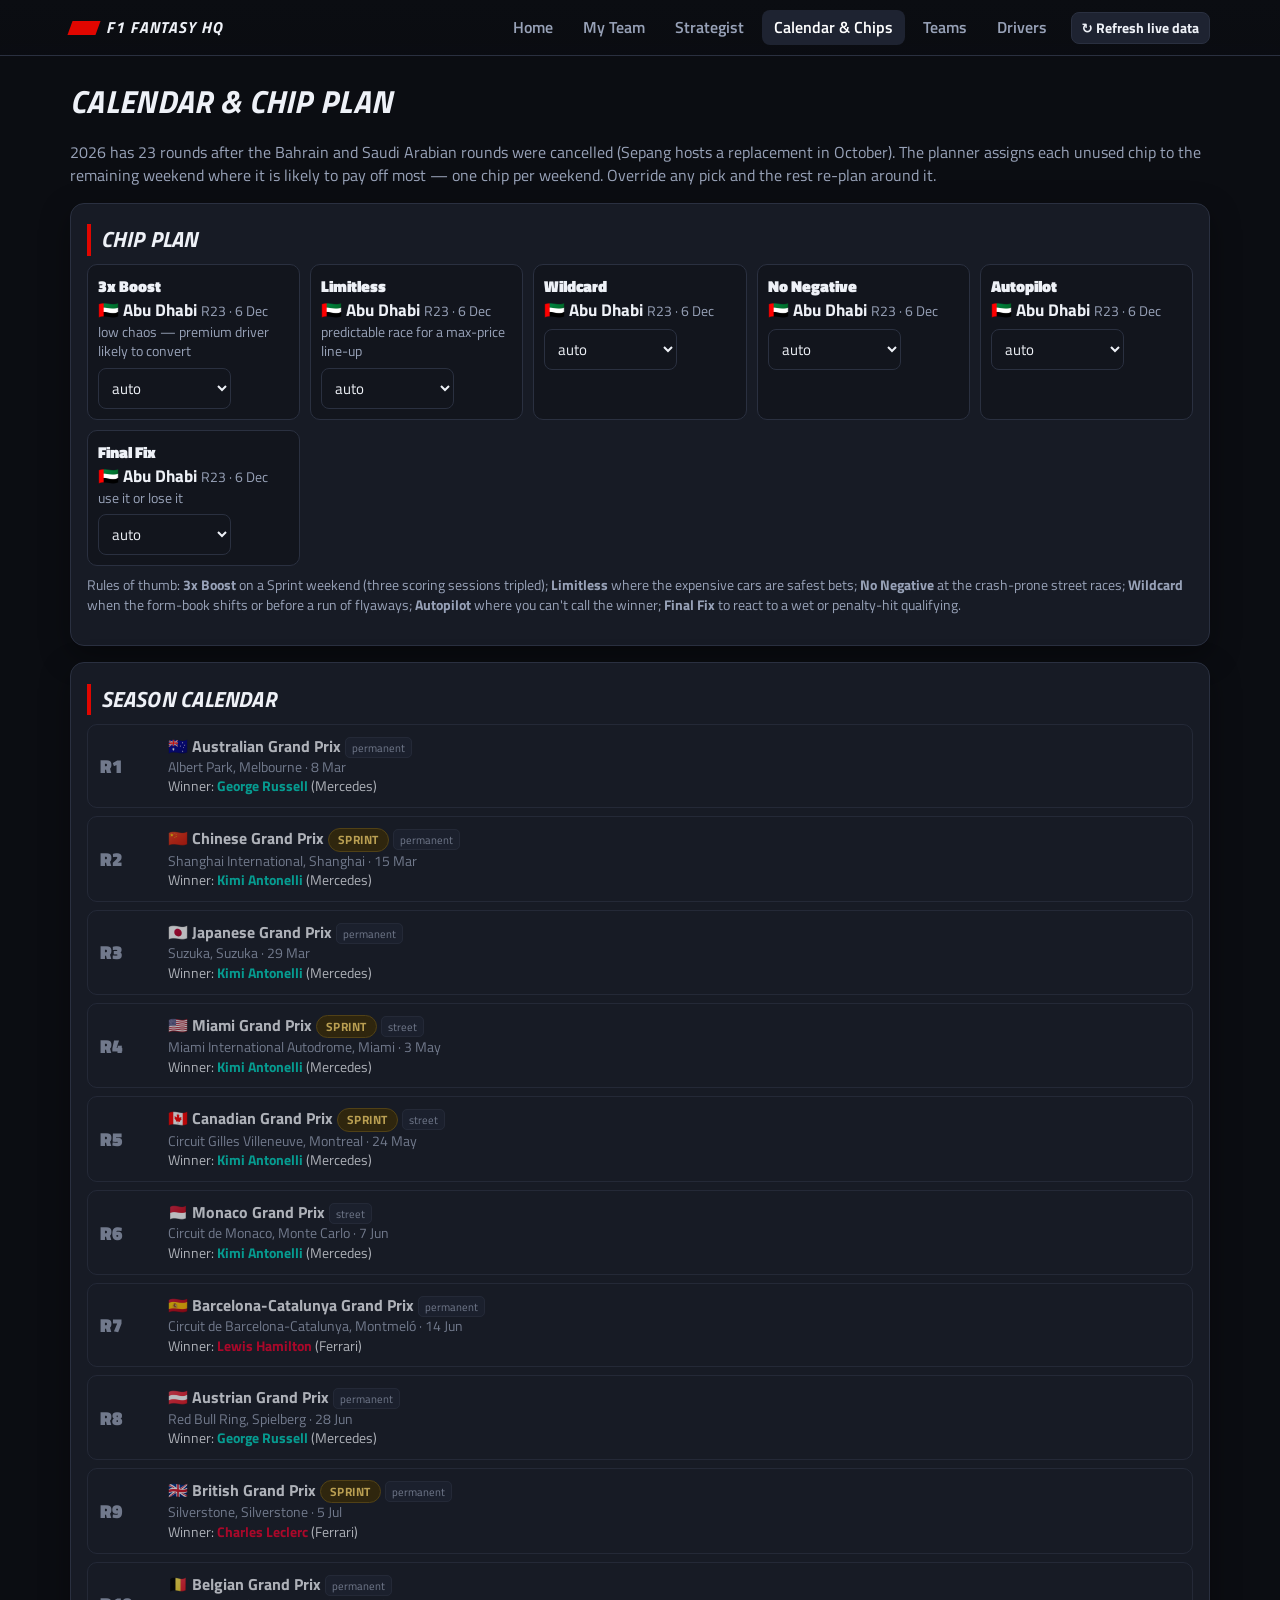
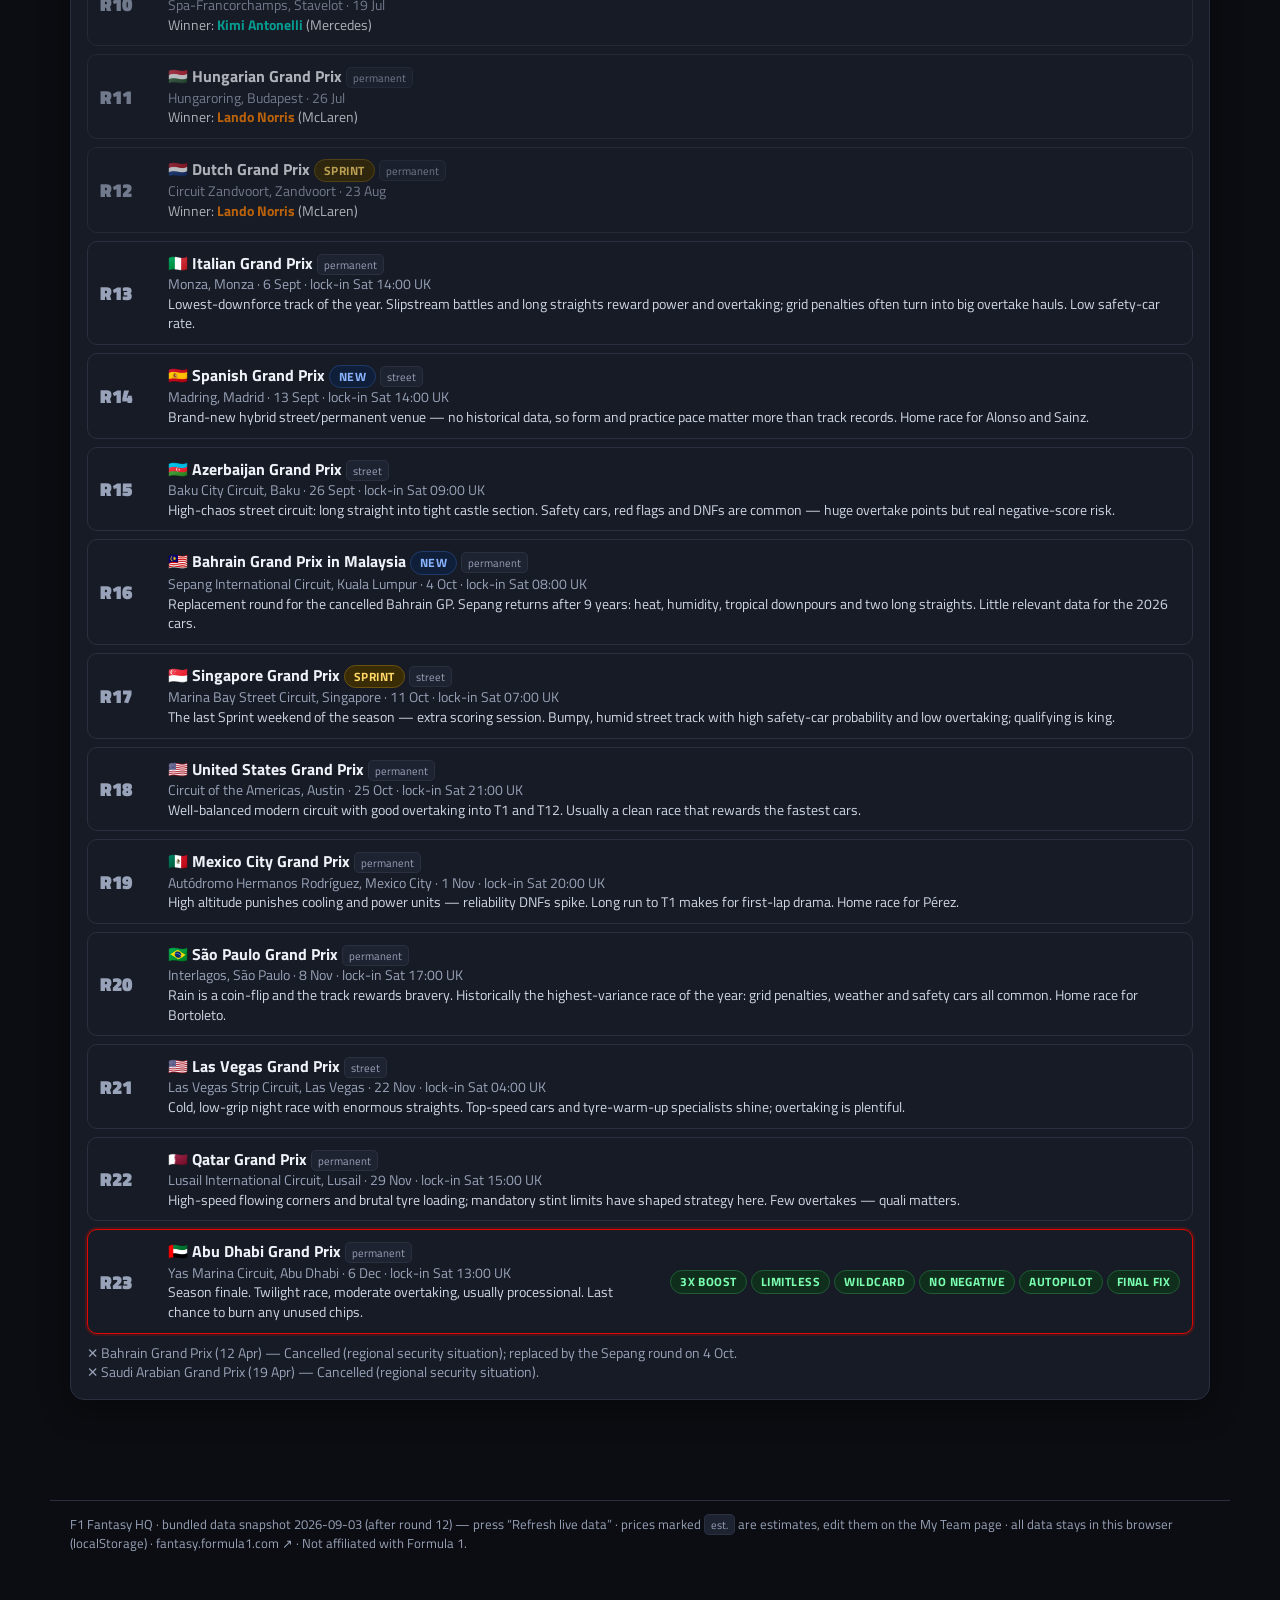
==== calendar.html @ 7516e75d "Add files via upload" ====
<!DOCTYPE html>
<html lang="en">
<head>
<meta charset="utf-8">
<meta name="viewport" content="width=device-width,initial-scale=1">
<title>Calendar & Chips — F1 Fantasy HQ</title>
<link href="https://fonts.googleapis.com/css2?family=Titillium+Web:ital,wght@0,400;0,600;0,700;1,700;1,900&display=swap" rel="stylesheet">
<link rel="stylesheet" href="css/style.css">
</head>
<body>
<div class="wrap">
  <h1 style="margin-top:22px">Calendar & chip plan</h1>
  <p class="muted">2026 has 23 rounds after the Bahrain and Saudi Arabian rounds were cancelled (Sepang hosts a replacement in October). The planner assigns each unused chip to the remaining weekend where it is likely to pay off most — one chip per weekend. Override any pick and the rest re-plan around it.</p>

  <div class="card">
    <h2>Chip plan</h2>
    <div class="chipgrid" id="plan"></div>
    <p class="small muted" style="margin-top:10px">Rules of thumb: <b>3x Boost</b> on a Sprint weekend (three scoring sessions tripled); <b>Limitless</b> where the expensive cars are safest bets; <b>No Negative</b> at the crash-prone street races; <b>Wildcard</b> when the form-book shifts or before a run of flyaways; <b>Autopilot</b> where you can't call the winner; <b>Final Fix</b> to react to a wet or penalty-hit qualifying.</p>
  </div>

  <div class="card" style="margin-top:16px">
    <h2>Season calendar</h2>
    <div class="timeline" id="tl"></div>
    <div id="cancelled" class="small muted" style="margin-top:10px"></div>
  </div>
</div>

<script src="data/data.js"></script>
<script src="js/app.js"></script>
<script>
(function(){
  const F = window.F1, S = F.S, D = F.D;
  F.nav("calendar.html");
  const cal = F.calendar(), nr = F.nextRace();
  function render(){
    const cp = F.chipPlan();
    const byRound = {};
    document.getElementById("plan").innerHTML = D.chips.map(c=>{
      if (S.chipsUsed[c.id]) return `<div class="chip used"><div class="n">${c.name}</div><div class="small">Used in round ${S.chipsUsed[c.id]}</div></div>`;
      const p = cp.plan[c.id]; const r = cal.find(x=>x.round===p.round); (byRound[p.round]=byRound[p.round]||[]).push(c.name);
      const opts = F.remainingRaces().map(x=>`<option value="${x.round}" ${x.round===p.round?'selected':''}>R${x.round} ${x.short}</option>`).join("");
      return `<div class="chip" style="border-color:${p.manual?'var(--amber)':'var(--line)'}"><div class="n">${c.name}</div>
        <div style="font-size:1.05rem">${r.flag} <b>${F.esc(r.short)}</b> <span class="muted small">R${r.round} · ${F.fmtDate(r.date)}</span></div>
        <div class="small muted">${p.why.map(F.esc).join("; ")}</div>
        ${p.alternatives&&p.alternatives.length?`<div class="small muted">Alternatives: ${p.alternatives.map(a=>{const ar=cal.find(x=>x.round===a.round);return ar?ar.short:"";}).filter(Boolean).join(", ")}</div>`:""}
        <div class="row" style="margin-top:6px"><select data-plan="${c.id}"><option value="">auto</option>${opts}</select>${p.manual?'<span class="tag">manual</span>':''}</div></div>`;
    }).join("");
    document.querySelectorAll("[data-plan]").forEach(s=>{ s.onchange=()=>{ if(s.value) S.chipPlan[s.dataset.plan]=+s.value; else delete S.chipPlan[s.dataset.plan]; F.save(); render(); }; if(!S.chipPlan[s.dataset.plan]) s.value=""; });

    document.getElementById("tl").innerHTML = cal.map(r=>{
      const done = !!r.winner, w = done && F.driverById(r.winner), wt = done && F.teamById(r.winTeam);
      const chips = (byRound[r.round]||[]).map(n=>`<span class="pill green">${n}</span>`).join("") + Object.entries(S.chipsUsed).filter(([id,rd])=>rd===r.round).map(([id])=>`<span class="pill">${F.chipName(id)} ✓</span>`).join("");
      return `<div class="race ${done?'done':''} ${r.round===nr.round?'next':''}">
        <div class="rn">R${r.round}</div>
        <div><b>${r.flag} ${F.esc(r.name)}</b> ${r.sprint?'<span class="pill amber">Sprint</span>':''} ${r.newCircuit?'<span class="pill blue">New</span>':''} <span class="tag">${r.type}</span>
          <div class="small muted">${F.esc(r.circuit)}, ${F.esc(r.city)} · ${F.fmtDate(r.date)}${r.deadline?` · lock-in ${new Date(r.deadline).toLocaleString("en-GB",{weekday:"short",hour:"2-digit",minute:"2-digit"})} UK`:""}</div>
          ${done?`<div class="small">Winner: <b style="color:${wt?wt.color:'#fff'}">${w?F.esc(w.first+" "+w.last):F.esc(r.winner)}</b> (${wt?F.esc(wt.name):""})</div>`:(r.profile?`<div class="small" style="color:#cfd6e4">${F.esc(r.profile)}</div>`:"")}
        </div>
        <div class="chips">${chips}</div></div>`;
    }).join("");
    document.getElementById("cancelled").innerHTML = D.cancelled.map(c=>`✕ ${F.esc(c.name)} (${F.fmtDate(c.origDate)}) — ${F.esc(c.note)}`).join("<br>");
  }
  render();
  F.footer();
})();
</script>
</body>
</html>
---- css/style.css ----
:root{
  --bg:#0b0d12;--bg2:#12151d;--card:#171b25;--card2:#1e2331;--line:#2a3040;
  --text:#eef1f7;--muted:#98a2b8;--red:#e10600;--accent:#ff3b30;--green:#2ecc71;--amber:#f5b400;
  --radius:14px;--shadow:0 10px 30px rgba(0,0,0,.35);
  font-family:"Titillium Web","Segoe UI",system-ui,-apple-system,Helvetica,Arial,sans-serif;
}
*{box-sizing:border-box}
html,body{margin:0;background:var(--bg);color:var(--text);font-family:inherit;line-height:1.45}
a{color:inherit;text-decoration:none}
img{max-width:100%}
h1,h2,h3{margin:.2em 0 .4em;letter-spacing:.01em;font-weight:700}
h1{font-size:2rem;text-transform:uppercase;font-style:italic}
h2{font-size:1.35rem;text-transform:uppercase;font-style:italic;border-left:4px solid var(--red);padding-left:.6rem}
h3{font-size:1.05rem}
.muted{color:var(--muted)}
.small{font-size:.85rem}
.wrap{max-width:1180px;margin:0 auto;padding:0 20px 60px}

/* nav */
.nav{position:sticky;top:0;z-index:20;background:linear-gradient(180deg,#0b0d12,#0b0d12ee);border-bottom:1px solid var(--line);backdrop-filter:blur(8px)}
.nav .in{max-width:1180px;margin:0 auto;display:flex;align-items:center;gap:6px;padding:10px 20px;flex-wrap:wrap}
.brand{font-weight:800;font-style:italic;text-transform:uppercase;letter-spacing:.06em;display:flex;align-items:center;gap:8px;margin-right:auto}
.brand .stripe{width:28px;height:14px;background:var(--red);transform:skew(-20deg);display:inline-block}
.nav a.link{padding:6px 12px;border-radius:8px;color:var(--muted);font-weight:600}
.nav a.link:hover,.nav a.link.active{color:#fff;background:var(--card2)}
.nav button{margin-left:6px}

button,.btn{background:var(--red);color:#fff;border:0;border-radius:8px;padding:8px 14px;font-weight:700;cursor:pointer;font-family:inherit;font-size:.95rem}
button.ghost,.btn.ghost{background:var(--card2);color:var(--text);border:1px solid var(--line)}
button.small{padding:5px 10px;font-size:.85rem}
button:disabled{opacity:.45;cursor:not-allowed}
input,select,textarea{background:var(--bg2);color:var(--text);border:1px solid var(--line);border-radius:8px;padding:7px 9px;font-family:inherit;font-size:.95rem}
input[type=number]{width:90px}
label{font-size:.85rem;color:var(--muted)}

.grid{display:grid;gap:16px}
.grid.c2{grid-template-columns:repeat(auto-fit,minmax(320px,1fr))}
.grid.c3{grid-template-columns:repeat(auto-fit,minmax(260px,1fr))}
.grid.c4{grid-template-columns:repeat(auto-fit,minmax(210px,1fr))}
.card{background:var(--card);border:1px solid var(--line);border-radius:var(--radius);padding:16px;box-shadow:var(--shadow)}
.card.flat{box-shadow:none}
.row{display:flex;gap:10px;align-items:center;flex-wrap:wrap}
.spread{justify-content:space-between}
.pill{display:inline-block;padding:2px 9px;border-radius:999px;font-size:.75rem;font-weight:700;background:var(--card2);border:1px solid var(--line);color:var(--muted);text-transform:uppercase;letter-spacing:.04em}
.pill.red{background:#3a0f0f;border-color:#6a1a1a;color:#ff8a80}
.pill.green{background:#0f2f1c;border-color:#1f5a35;color:#7bffb0}
.pill.amber{background:#3a2c05;border-color:#6a5210;color:#ffd866}
.pill.blue{background:#0f1f3a;border-color:#1f3a6a;color:#8ab4ff}
.tag{font-size:.7rem;padding:1px 6px;border-radius:5px;background:var(--card2);color:var(--muted);border:1px solid var(--line)}

table{width:100%;border-collapse:collapse;font-size:.92rem}
th,td{padding:8px 8px;border-bottom:1px solid var(--line);text-align:left;white-space:nowrap}
th{color:var(--muted);font-size:.75rem;text-transform:uppercase;letter-spacing:.06em}
tr.hl td{background:#1f2433}
.tablewrap{overflow-x:auto}
.num{text-align:right;font-variant-numeric:tabular-nums}
.pos{color:var(--green)} .neg{color:#ff6b6b}

/* hero */
.hero{position:relative;overflow:hidden;border-radius:20px;border:1px solid var(--line);background:radial-gradient(1200px 400px at 20% 0%,#2a0d10,transparent 60%),linear-gradient(135deg,#141826,#0b0d12);padding:34px 28px 10px;margin:22px 0}
.hero h1{font-size:2.6rem;margin:0;line-height:1}
.hero .sub{color:var(--muted);max-width:560px;margin:10px 0 18px}
.hero svg{display:block;width:100%;max-width:980px;margin:0 auto;height:auto}
.hero .tarmac{position:absolute;left:0;right:0;bottom:0;height:70px;background:linear-gradient(180deg,transparent,#000 70%)}
.kerb{height:8px;background:repeating-linear-gradient(90deg,var(--red) 0 30px,#fff 30px 60px);border-radius:4px;margin:0 0 14px}

/* team colours */
.teamcard{position:relative;overflow:hidden}
.teamcard::before{content:"";position:absolute;left:0;top:0;bottom:0;width:6px;background:var(--tc,#888)}
.swatch{width:14px;height:14px;border-radius:3px;display:inline-block;background:var(--tc);border:1px solid #0006}
.logo{height:46px;max-width:140px;object-fit:contain;background:#fff;border-radius:6px;padding:4px}
.carimg{width:100%;height:150px;object-fit:cover;border-radius:10px;background:#0006;border:1px solid var(--line)}
.driverimg{width:78px;height:78px;border-radius:50%;object-fit:cover;object-position:top;border:3px solid var(--tc,#555);background:#222;flex:none}
.driverimg.big{width:150px;height:150px}
.initials{display:flex;align-items:center;justify-content:center;font-weight:800;font-size:1.3rem;color:#fff}
.imgfallback{display:flex;align-items:center;justify-content:center;color:var(--muted);font-size:.8rem}
.drivercard{display:flex;gap:14px;align-items:flex-start}
.drivercard .info{flex:1;min-width:0}
.bio{font-size:.9rem;color:#cfd6e4;margin-top:6px}
.wikibio{font-size:.85rem;color:var(--muted);margin-top:6px;border-top:1px dashed var(--line);padding-top:6px}

/* team builder */
.slot{display:flex;align-items:center;gap:10px;background:var(--bg2);border:1px dashed var(--line);border-radius:10px;padding:8px 10px;min-height:56px}
.slot.filled{border-style:solid;border-color:var(--tc,#444)}
.slot .x{margin-left:auto}
.picklist{max-height:420px;overflow:auto;border:1px solid var(--line);border-radius:10px}
.picklist .p{display:flex;gap:10px;align-items:center;padding:7px 10px;border-bottom:1px solid var(--line);cursor:pointer}
.picklist .p:hover{background:var(--card2)}
.picklist .p.disabled{opacity:.4;cursor:not-allowed}
.budgetbar{height:12px;border-radius:6px;background:var(--bg2);overflow:hidden;border:1px solid var(--line)}
.budgetbar i{display:block;height:100%;background:linear-gradient(90deg,#2ecc71,#f5b400 80%,#e10600)}
.boost{font-size:.7rem;background:var(--amber);color:#000;padding:1px 6px;border-radius:5px;font-weight:800}
.chipgrid{display:grid;grid-template-columns:repeat(auto-fit,minmax(180px,1fr));gap:10px}
.chip{border:1px solid var(--line);border-radius:10px;padding:10px;background:var(--bg2)}
.chip.used{opacity:.5;text-decoration:line-through}
.chip .n{font-weight:800}

/* timeline */
.timeline{display:grid;gap:8px}
.race{display:grid;grid-template-columns:56px 1fr auto;gap:12px;align-items:center;padding:10px 12px;border:1px solid var(--line);border-radius:10px;background:var(--card)}
.race.done{opacity:.7}
.race.next{border-color:var(--red);box-shadow:0 0 0 2px #e1060033}
.race .rn{font-weight:800;font-size:1.2rem;color:var(--muted)}
.race .chips span{margin-left:4px}

.toast{position:fixed;bottom:18px;left:50%;transform:translateX(-50%);background:#222;border:1px solid var(--line);padding:10px 16px;border-radius:10px;z-index:50;box-shadow:var(--shadow)}
.foot{margin-top:40px;color:var(--muted);font-size:.8rem;border-top:1px solid var(--line);padding-top:14px}
.reco{border-left:4px solid var(--green);padding-left:10px;margin:8px 0}
.reco.warn{border-color:var(--amber)}
.reco.bad{border-color:var(--red)}
details summary{cursor:pointer;font-weight:700}
@media (max-width:640px){.hero h1{font-size:1.9rem}.race{grid-template-columns:44px 1fr}.race .chips{grid-column:2}}
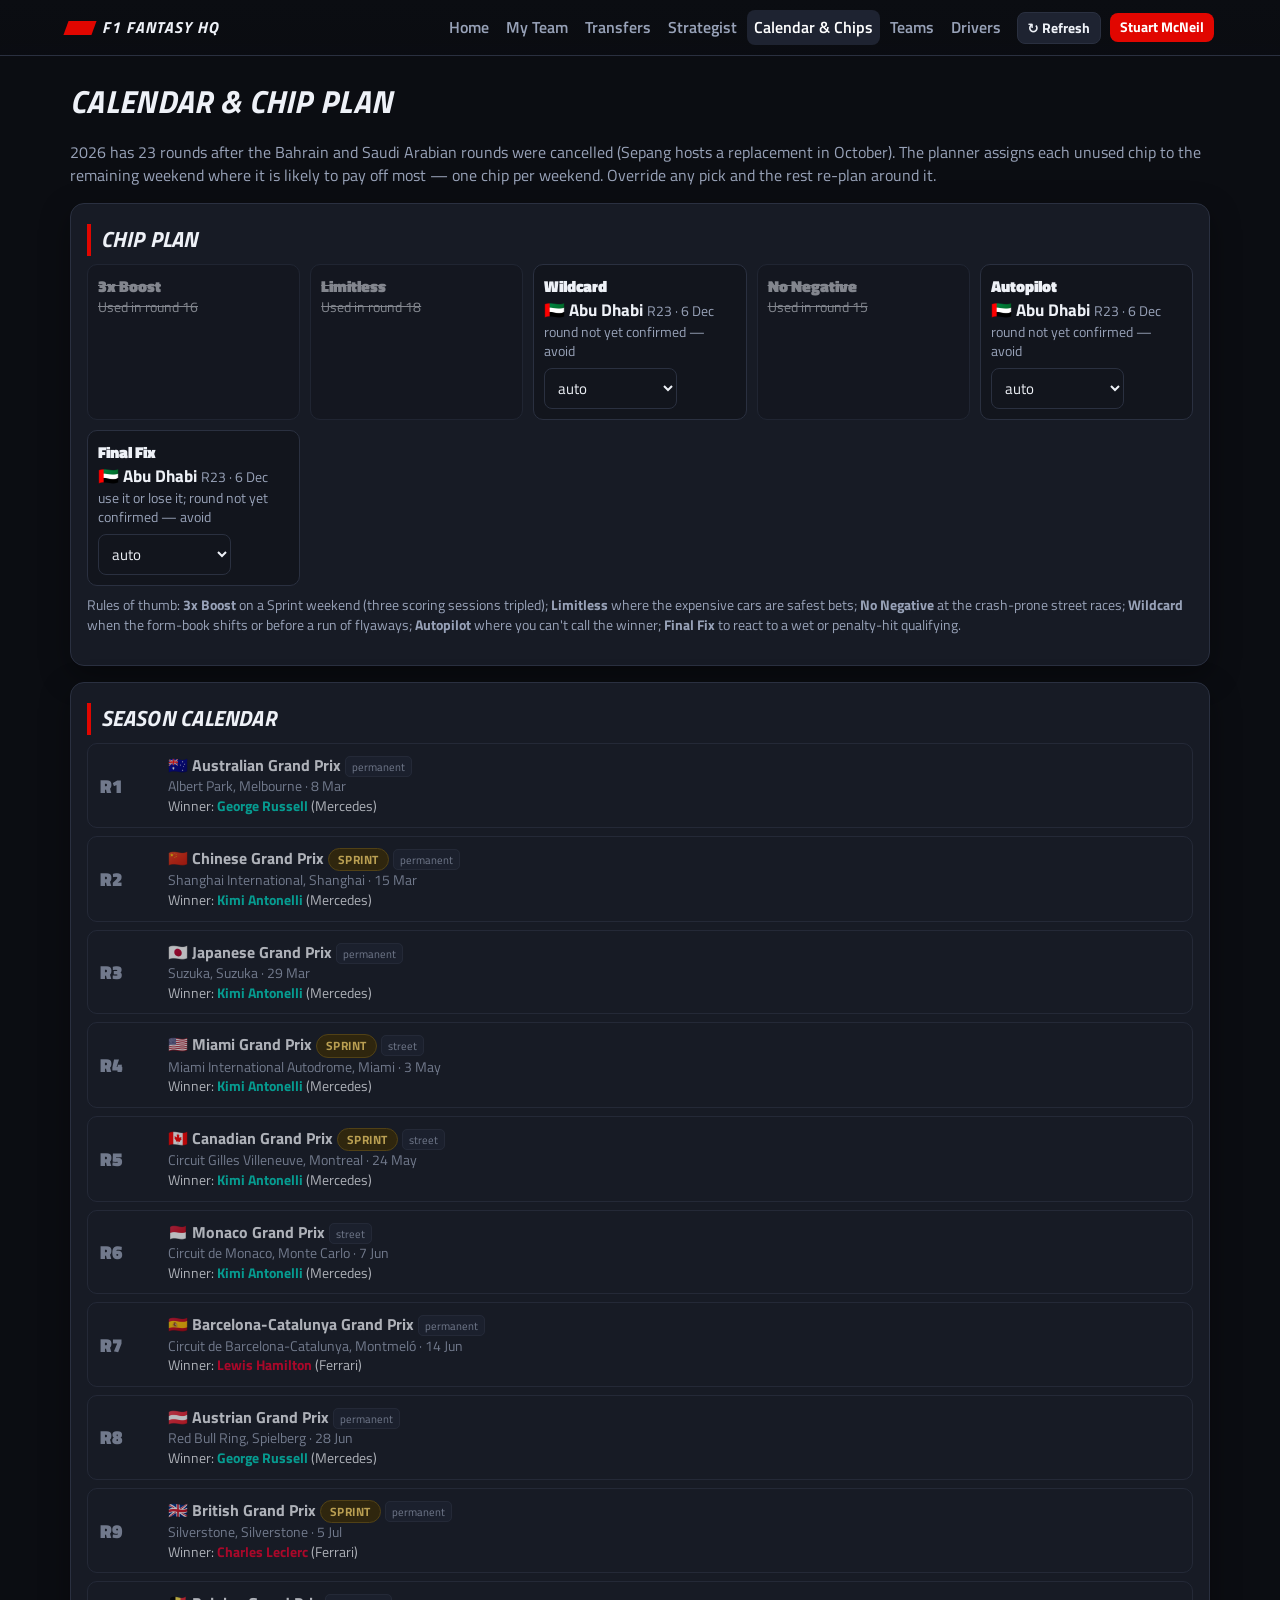
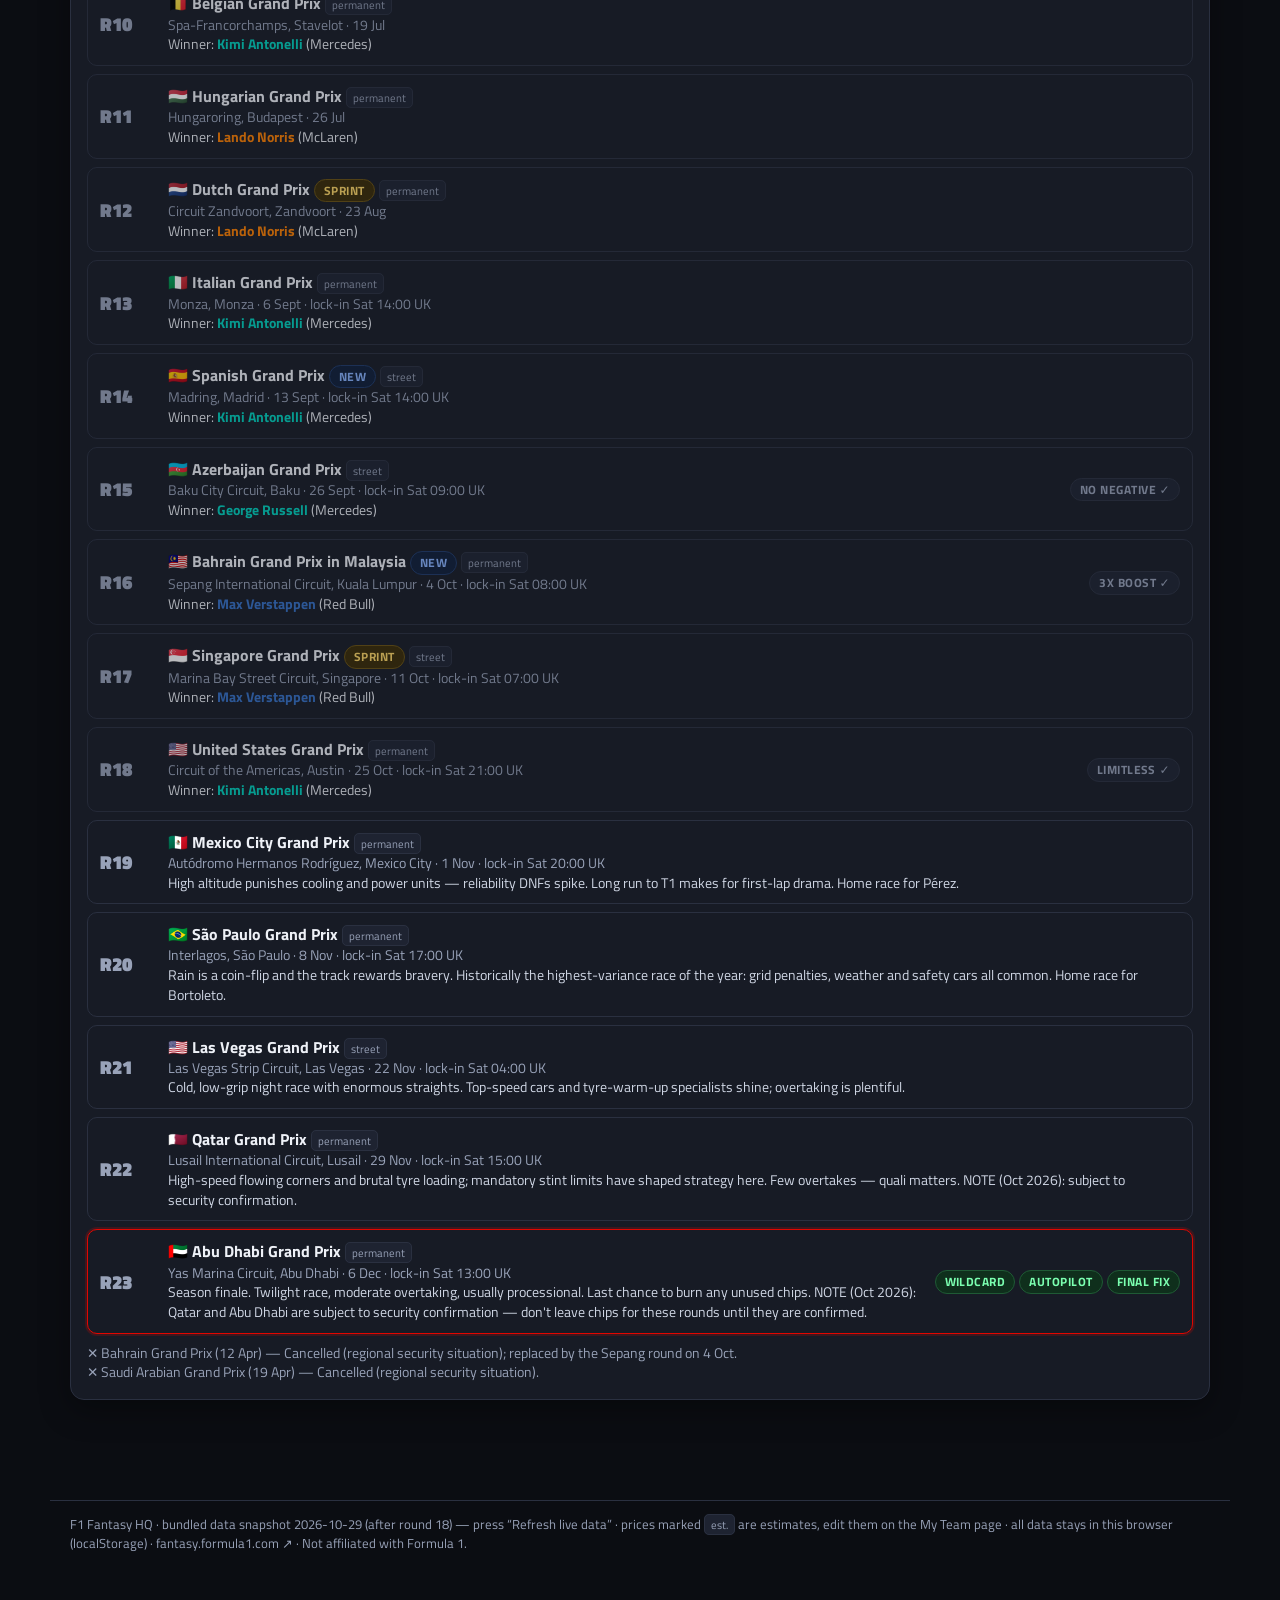
==== commit 9eec32e4: "Add files via upload" ====
--- a/calendar.html
+++ b/calendar.html
@@ -26,6 +26,7 @@
 </div>
 
 <script src="data/data.js"></script>
+<script src="data/team.js"></script>
 <script src="js/app.js"></script>
 <script>
 (function(){
--- a/css/style.css
+++ b/css/style.css
@@ -18,16 +18,16 @@
 
 /* nav */
 .nav{position:sticky;top:0;z-index:20;background:linear-gradient(180deg,#0b0d12,#0b0d12ee);border-bottom:1px solid var(--line);backdrop-filter:blur(8px)}
-.nav .in{max-width:1180px;margin:0 auto;display:flex;align-items:center;gap:6px;padding:10px 20px;flex-wrap:wrap}
+.nav .in{max-width:1180px;margin:0 auto;display:flex;align-items:center;gap:3px;padding:10px 16px;flex-wrap:wrap}
 .brand{font-weight:800;font-style:italic;text-transform:uppercase;letter-spacing:.06em;display:flex;align-items:center;gap:8px;margin-right:auto}
 .brand .stripe{width:28px;height:14px;background:var(--red);transform:skew(-20deg);display:inline-block}
-.nav a.link{padding:6px 12px;border-radius:8px;color:var(--muted);font-weight:600}
+.nav a.link{padding:6px 7px;border-radius:8px;color:var(--muted);font-weight:600}
 .nav a.link:hover,.nav a.link.active{color:#fff;background:var(--card2)}
 .nav button{margin-left:6px}
 
 button,.btn{background:var(--red);color:#fff;border:0;border-radius:8px;padding:8px 14px;font-weight:700;cursor:pointer;font-family:inherit;font-size:.95rem}
 button.ghost,.btn.ghost{background:var(--card2);color:var(--text);border:1px solid var(--line)}
-button.small{padding:5px 10px;font-size:.85rem}
+button.small,.btn.small{padding:5px 10px;font-size:.85rem}
 button:disabled{opacity:.45;cursor:not-allowed}
 input,select,textarea{background:var(--bg2);color:var(--text);border:1px solid var(--line);border-radius:8px;padding:7px 9px;font-family:inherit;font-size:.95rem}
 input[type=number]{width:90px}
@@ -110,3 +110,15 @@
 .reco.bad{border-color:var(--red)}
 details summary{cursor:pointer;font-weight:700}
 @media (max-width:640px){.hero h1{font-size:1.9rem}.race{grid-template-columns:44px 1fr}.race .chips{grid-column:2}}
+
+/* transfer recommendation tiers */
+.reco.tier-strong{border-color:var(--green);background:linear-gradient(90deg,#2ecc7114,transparent 60%);padding:8px 10px;border-radius:0 8px 8px 0}
+.reco.tier-good{border-color:var(--amber);background:linear-gradient(90deg,#f5b40012,transparent 60%);padding:8px 10px;border-radius:0 8px 8px 0}
+.reco.tier-marginal{border-color:#5a6478;opacity:.8;padding:8px 10px;border-radius:0 8px 8px 0}
+.gain{font-weight:800;padding:2px 9px;border-radius:999px;font-size:.85rem}
+.gain.strong{background:#0f2f1c;color:#7bffb0;border:1px solid #1f5a35}
+.gain.good{background:#3a2c05;color:#ffd866;border:1px solid #6a5210}
+.gain.marginal{background:var(--card2);color:var(--muted);border:1px solid var(--line)}
+.rank{display:inline-block;min-width:26px;text-align:center;font-size:.75rem;font-weight:800;color:var(--muted);background:var(--card2);border:1px solid var(--line);border-radius:6px;padding:1px 4px;margin-right:4px}
+.dot{display:inline-block;width:10px;height:10px;border-radius:50%;margin-right:4px;vertical-align:middle}
+.dot.strong{background:var(--green)} .dot.good{background:var(--amber)} .dot.marginal{background:#5a6478}
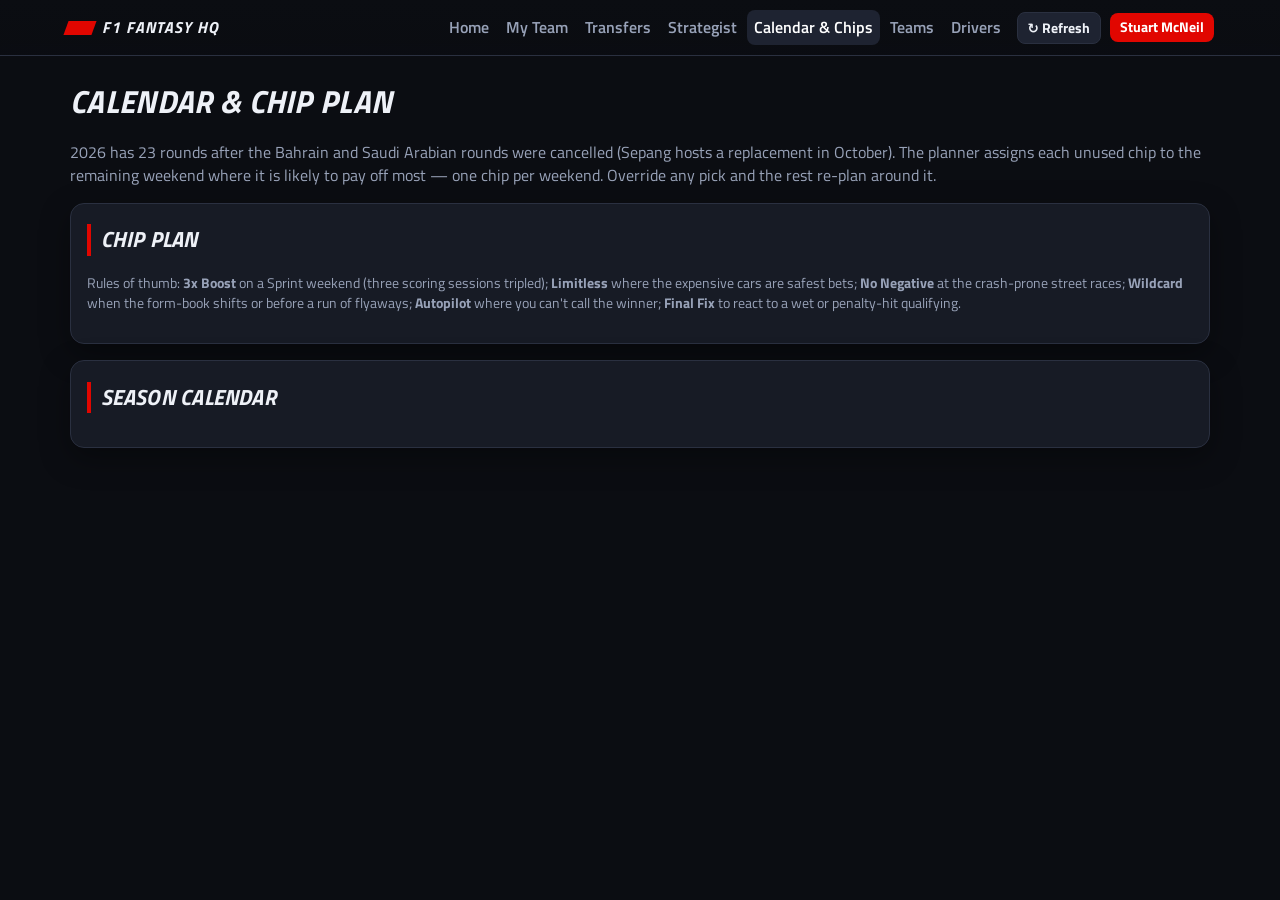
==== commit b67d7201: "Add files via upload" ====
--- a/calendar.html
+++ b/calendar.html
@@ -15,6 +15,7 @@
   <div class="card">
     <h2>Chip plan</h2>
     <div class="chipgrid" id="plan"></div>
+    <div id="rebuild"></div>
     <p class="small muted" style="margin-top:10px">Rules of thumb: <b>3x Boost</b> on a Sprint weekend (three scoring sessions tripled); <b>Limitless</b> where the expensive cars are safest bets; <b>No Negative</b> at the crash-prone street races; <b>Wildcard</b> when the form-book shifts or before a run of flyaways; <b>Autopilot</b> where you can't call the winner; <b>Final Fix</b> to react to a wet or penalty-hit qualifying.</p>
   </div>
 
@@ -32,8 +33,28 @@
 (function(){
   const F = window.F1, S = F.S, D = F.D;
   F.nav("calendar.html");
+
+  // Wildcard / Limitless detail for the next race, if planned there
+  function renderRebuild(el){
+    const nr = F.nextRace(); const cp = F.chipPlan();
+    const chip = ["wildcard","limitless"].find(id => !S.chipsUsed[id] && cp.plan[id] && cp.plan[id].round === nr.round);
+    if (!chip) { el.innerHTML = ""; return; }
+    const plan = F.rebuildPlan(nr, chip === "limitless");
+    if (!plan) { el.innerHTML = `<div class="reco warn small">${F.chipName(chip)} is pencilled in for ${nr.flag} ${F.esc(nr.short)} — save a team to see the suggested rebuild.</div>`; return; }
+    const dn = id => { const d=F.driverById(id); return d ? d.first+" "+d.last : id; }, cn = id => { const c=F.teamById(id); return c ? c.name : id; };
+    const nm = m => m.type==="driver" ? `${dn(m.out)} → <b>${dn(m.in)}</b>` : `${cn(m.out)} → <b>${cn(m.in)}</b>`;
+    el.innerHTML = `<div class="card flat" style="margin-top:12px;border-color:var(--amber)">
+      <h3 style="margin:0 0 6px">If you play ${F.chipName(chip)} at ${nr.flag} ${F.esc(nr.name)}</h3>
+      <div class="small muted">${chip==="limitless"?"No cost cap for one weekend; team reverts afterwards.":"Unlimited transfers, cap still applies, changes are permanent."} Best projected line-up under ${chip==="limitless"?"no cap":F.money(plan.cap)}:</div>
+      <div class="row" style="gap:6px;margin:8px 0">${plan.best.drivers.map(id=>{const d=F.driverById(id),t=F.teamById(d.team);return `<span class="pill" style="border-color:${t.color}">${d.code}${plan.boost&&plan.boost.id===id?' <span class="boost">2x</span>':''}</span>`;}).join("")}${plan.best.constructors.map(id=>{const c=F.teamById(id);return `<span class="pill" style="background:${c.color}22;border-color:${c.color}">${F.esc(c.name)}</span>`;}).join("")}</div>
+      ${plan.moves.length ? `<div class="small"><b>${plan.moves.length} change${plan.moves.length>1?"s":""} from your current team:</b></div><ul class="small" style="margin:4px 0 8px 18px;padding:0">${plan.moves.map(m=>`<li>${nm(m)}</li>`).join("")}</ul>` : `<div class="small">Your current team is already the model's best — no reason to burn the chip here.</div>`}
+      <div class="small muted">Cost ${F.money(plan.cost)} · projected ${Math.round(plan.best.proj)} pts vs ${Math.round(plan.best.proj-plan.gain)} for the current team (<span class="${plan.gain>0?'pos':'neg'}">${plan.gain>=0?"+":""}${plan.gain.toFixed(0)}</span>) · boost ${plan.boost?F.esc(plan.boost.first+" "+plan.boost.last):"—"}.
+      ${plan.gain < 10 ? " The gain is small — a Wildcard is worth more on a weekend when your team genuinely needs rebuilding." : ""}</div>
+    </div>`;
+  }
   const cal = F.calendar(), nr = F.nextRace();
   function render(){
+    renderRebuild(document.getElementById("rebuild"));
     const cp = F.chipPlan();
     const byRound = {};
     document.getElementById("plan").innerHTML = D.chips.map(c=>{
